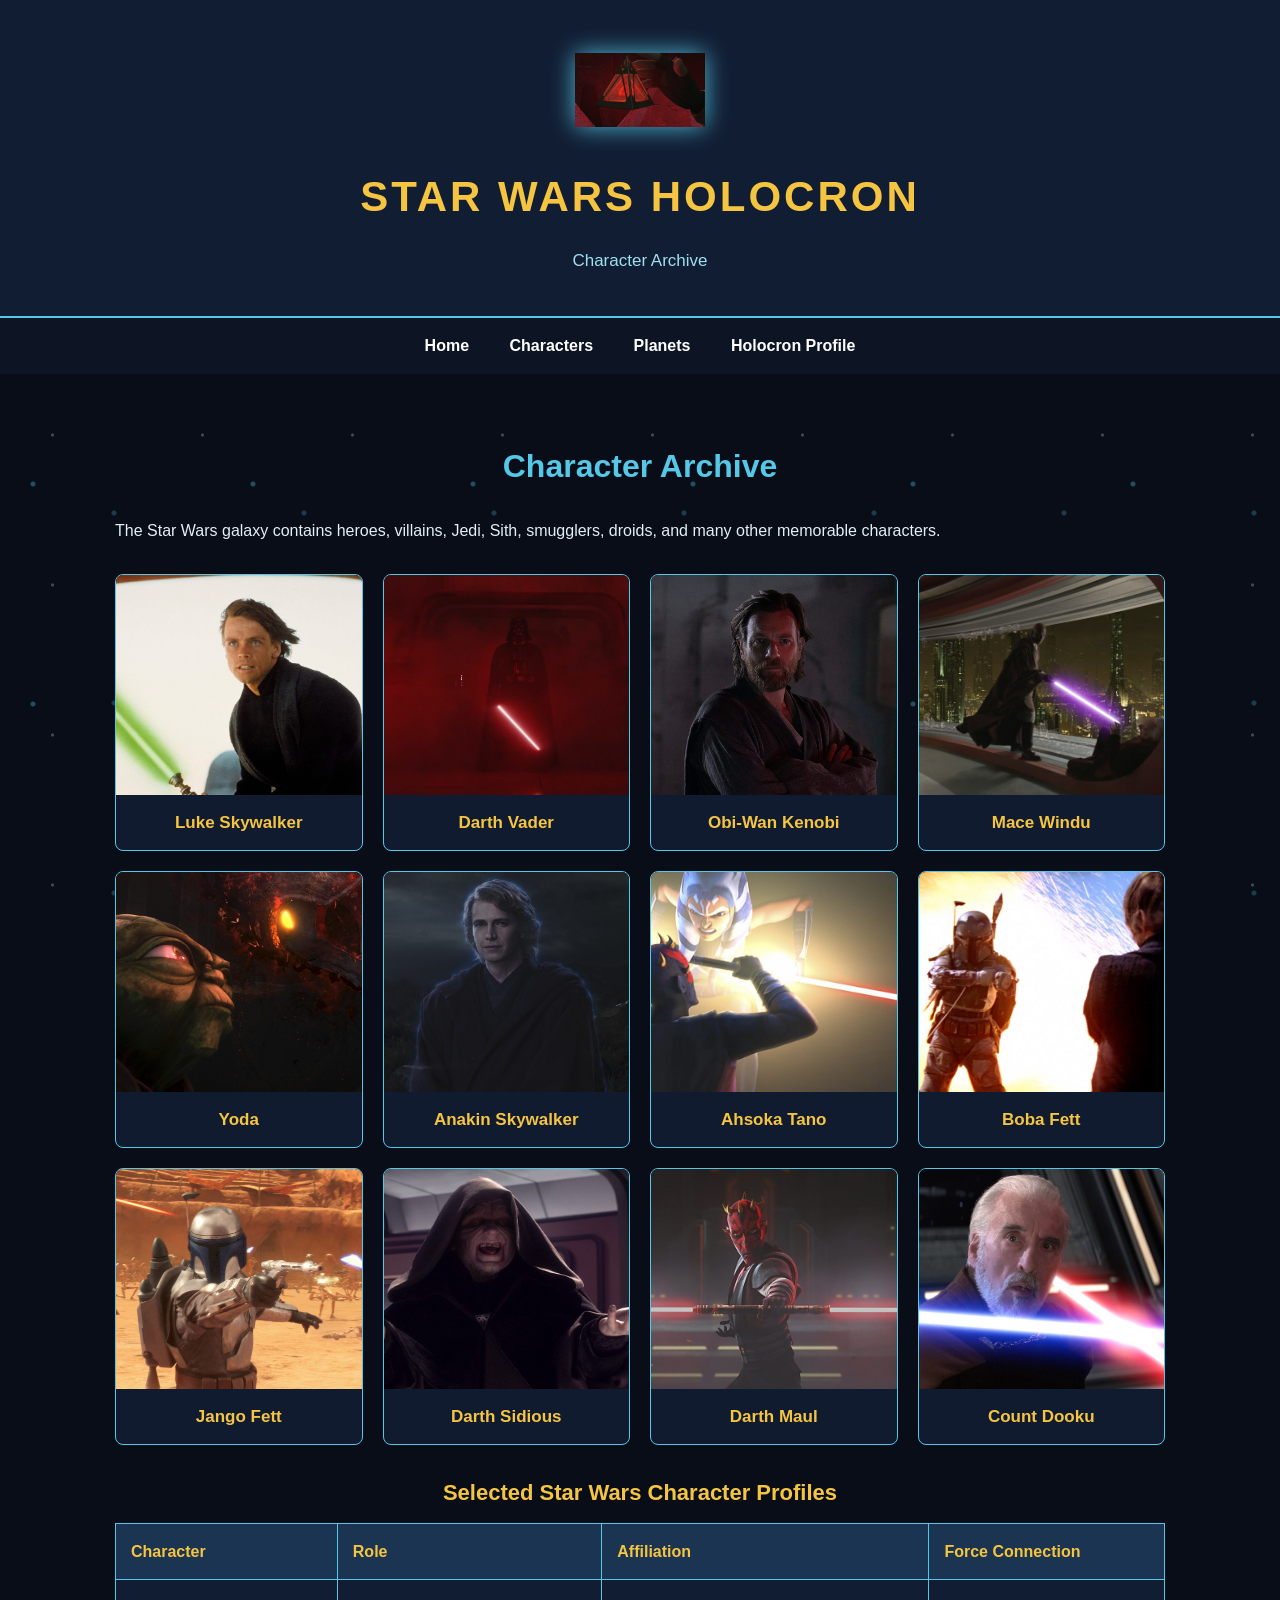
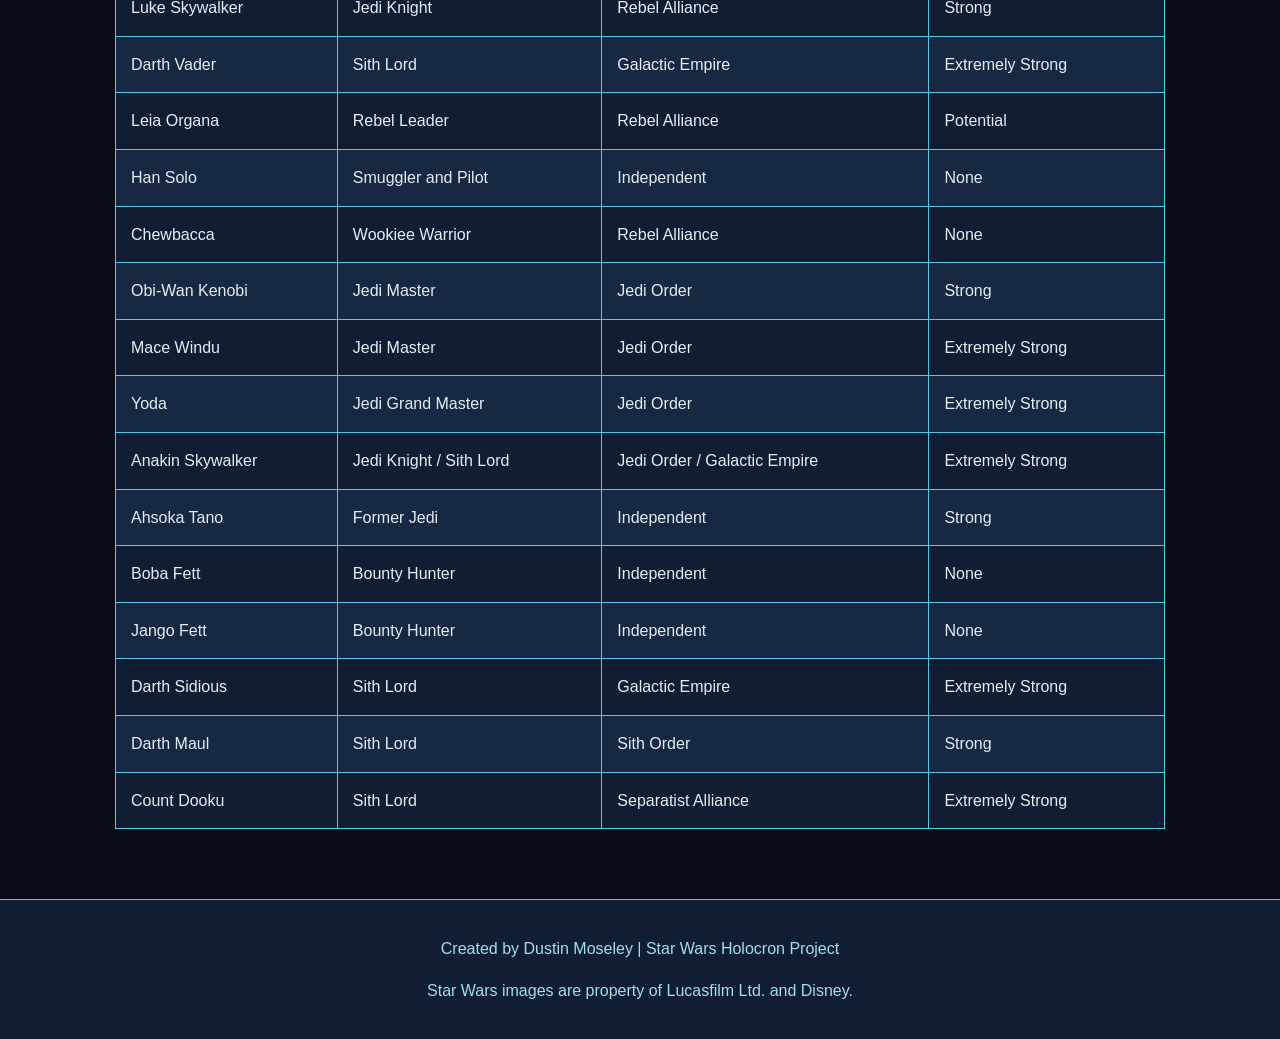
==== characters.html @ 2604b267 "first commit" ====
<!DOCTYPE html>
<html lang="en">
<head>
    <meta charset="UTF-8">
    <meta name="viewport" content="width=device-width, initial-scale=1.0">
    <title>Holocron Characters</title>
    <link rel="stylesheet" href="style.css">
</head>

<body>
    <header>
        <div class="site-title">
            <img src="images/holocron.png" alt="Sith holocron">

            <div>
                <h1>STAR WARS HOLOCRON</h1>
                <p>Character Archive</p>
            </div>
        </div>
    </header>

    <nav>
        <a href="index.html">Home</a>
        <a href="characters.html">Characters</a>
        <a href="planets.html">Planets</a>
        <a href="quiz.html">Holocron Profile</a>
    </nav>

    <main>
        <h2 class="page-title">Character Archive</h2>

        <p>
            The Star Wars galaxy contains heroes, villains, Jedi, Sith,
            smugglers, droids, and many other memorable characters.
        </p>

        <section class="character-grid">
            <article class="character-card">
                <img src="images/luke-skywalker.png" alt="Luke Skywalker">
                <h3>Luke Skywalker</h3>
            </article>

            <article class="character-card">
                <img src="images/darth-vader.png" alt="Darth Vader">
                <h3>Darth Vader</h3>
            </article>

            <article class="character-card">
                <img src="images/obi-wan-kenobi.png" alt="Obi-Wan Kenobi">
                <h3>Obi-Wan Kenobi</h3>
            </article>

            <article class="character-card">
                <img src="images/mace-windu.png" alt="Mace Windu">
                <h3>Mace Windu</h3>
            </article>

            <article class="character-card">
                <img src="images/yoda.png" alt="Yoda">
                <h3>Yoda</h3>
            </article>

            <article class="character-card">
                <img src="images/anakin-skywalker.png" alt="Anakin Skywalker">
                <h3>Anakin Skywalker</h3>
            </article>

            <article class="character-card">
                <img src="images/ahsoka-tano.png" alt="Ahsoka Tano">
                <h3>Ahsoka Tano</h3>
            </article>

            <article class="character-card">
                <img src="images/boba-fett.png" alt="Boba Fett">
                <h3>Boba Fett</h3>
            </article>

            <article class="character-card">
                <img src="images/jango-fett.png" alt="Jango Fett">
                <h3>Jango Fett</h3>
            </article>

            <article class="character-card">
                <img src="images/darth-sidious.png" alt="Darth Sidious">
                <h3>Darth Sidious</h3>
            </article>

            <article class="character-card">
                <img src="images/darth-maul.png" alt="Darth Maul">
                <h3>Darth Maul</h3>
            </article>

            <article class="character-card">
                <img src="images/count-dooku.png" alt="Count Dooku">
                <h3>Count Dooku</h3>
            </article>
        </section>

        <table>
            <!-- The caption element provides a title or description for a table.
                 This caption identifies the information shown in this table. -->
            <caption>Selected Star Wars Character Profiles</caption>

            <thead>
                <tr>
                    <th>Character</th>
                    <th>Role</th>
                    <th>Affiliation</th>
                    <th>Force Connection</th>
                </tr>
            </thead>

            <tbody>
                <tr>
                    <td>Luke Skywalker</td>
                    <td>Jedi Knight</td>
                    <td>Rebel Alliance</td>
                    <td>Strong</td>
                </tr>

                <tr>
                    <td>Darth Vader</td>
                    <td>Sith Lord</td>
                    <td>Galactic Empire</td>
                    <td>Extremely Strong</td>
                </tr>

                <tr>
                    <td>Leia Organa</td>
                    <td>Rebel Leader</td>
                    <td>Rebel Alliance</td>
                    <td>Potential</td>
                </tr>

                <tr>
                    <td>Han Solo</td>
                    <td>Smuggler and Pilot</td>
                    <td>Independent</td>
                    <td>None</td>
                </tr>
                <tr>
                    <td>Chewbacca</td>
                    <td>Wookiee Warrior</td>
                    <td>Rebel Alliance</td>
                    <td>None</td>
                </tr>
                <tr>
                    <td>Obi-Wan Kenobi</td>
                    <td>Jedi Master</td>
                    <td>Jedi Order</td>
                    <td>Strong</td>
                </tr>

                <tr>
                    <td>Mace Windu</td>
                    <td>Jedi Master</td>
                    <td>Jedi Order</td>
                    <td>Extremely Strong</td>
                </tr>

                <tr>
                    <td>Yoda</td>
                    <td>Jedi Grand Master</td>
                    <td>Jedi Order</td>
                    <td>Extremely Strong</td>
                </tr>

                <tr>
                    <td>Anakin Skywalker</td>
                    <td>Jedi Knight / Sith Lord</td>
                    <td>Jedi Order / Galactic Empire</td>
                    <td>Extremely Strong</td>
                </tr>

                <tr>
                    <td>Ahsoka Tano</td>
                    <td>Former Jedi</td>
                    <td>Independent</td>
                    <td>Strong</td>
                </tr>

                <tr>
                    <td>Boba Fett</td>
                    <td>Bounty Hunter</td>
                    <td>Independent</td>
                    <td>None</td>
                </tr>

                <tr>
                    <td>Jango Fett</td>
                    <td>Bounty Hunter</td>
                    <td>Independent</td>
                    <td>None</td>
                </tr>

                <tr>
                    <td>Darth Sidious</td>
                    <td>Sith Lord</td>
                    <td>Galactic Empire</td>
                    <td>Extremely Strong</td>
                </tr>

                <tr>
                    <td>Darth Maul</td>
                    <td>Sith Lord</td>
                    <td>Sith Order</td>
                    <td>Strong</td>
                </tr>

                <tr>
                    <td>Count Dooku</td>
                    <td>Sith Lord</td>
                    <td>Separatist Alliance</td>
                    <td>Extremely Strong</td>
                </tr>
            </tbody>
        </table>
    </main>

    <footer>
        <p>Created by Dustin Moseley | Star Wars Holocron Project</p>
        <p>Star Wars images are property of Lucasfilm Ltd. and Disney.</p>
    </footer>
</body>
</html>
---- style.css ----
/* Main page styling for the Star Wars Holocron website */

* {
    box-sizing: border-box;
}

body {
    margin: 0;
    background-color: #080d18;
    background-image:
        radial-gradient(circle at 15% 20%, rgba(85, 200, 232, 0.35) 0 2px, transparent 3px),
        radial-gradient(circle at 80% 15%, rgba(245, 197, 66, 0.3) 0 2px, transparent 3px),
        radial-gradient(circle at 60% 70%, rgba(85, 200, 232, 0.25) 0 2px, transparent 3px),
        radial-gradient(circle at 35% 90%, rgba(255, 255, 255, 0.25) 0 1px, transparent 2px);
    background-size: 220px 220px, 280px 280px, 190px 190px, 150px 150px;
    background-attachment: fixed;
    color: #e6edf5;
    font-family: Arial, sans-serif;
    line-height: 1.6;
}

header {
    background-color: #111d32;
    border-bottom: 2px solid #55c8e8;
    padding: 25px;
    text-align: center;
}

header h1 {
    margin: 0;
    color: #f5c542;
    font-size: 42px;
    letter-spacing: 3px;
}

header p {
    color: #9edff0;
    font-size: 17px;
}

nav {
    background-color: #0d1525;
    padding: 15px;
    text-align: center;
}

nav a {
    color: #ffffff;
    margin: 0 18px;
    text-decoration: none;
    font-weight: bold;
}

nav a:hover {
    color: #f5c542;
}

main {
    max-width: 1100px;
    margin: auto;
    padding: 40px 25px;
}

.hero {
    background-color: rgba(20, 36, 59, 0.9);
    border: 1px solid #55c8e8;
    border-radius: 8px;
    box-shadow: 0 0 18px rgba(85, 200, 232, 0.35);
    padding: 55px 35px;
    text-align: center;
}

.hero h2 {
    color: #55c8e8;
    font-size: 36px;
    letter-spacing: 2px;
    text-shadow: 0 0 10px rgba(85, 200, 232, 0.8);
}

.hero p {
    color: #e6edf5;
    font-size: 18px;
    max-width: 750px;
    margin: auto;
}

.content-grid {
    display: grid;
    grid-template-columns: repeat(3, 1fr);
    gap: 20px;
    margin-top: 30px;
}

.card {
    background-color: #111d32;
    border-left: 4px solid #f5c542;
    border-radius: 6px;
    padding: 22px;
}

.card h3 {
    color: #f5c542;
}

.card a {
    color: #55c8e8;
}

meter {
    width: 100%;
    height: 25px;
}

footer {
    background-color: #111d32;
    border-top: 1px solid #55c8e8;
    color: #9edff0;
    margin-top: 30px;
    padding: 20px;
    text-align: center;
}
.page-title {
    color: #55c8e8;
    text-align: center;
    font-size: 32px;
}

table {
    width: 100%;
    border-collapse: collapse;
    margin-top: 25px;
    background-color: #111d32;
}

caption {
    color: #f5c542;
    font-size: 22px;
    font-weight: bold;
    margin-bottom: 12px;
}

th,
td {
    border: 1px solid #55c8e8;
    padding: 15px;
    text-align: left;
}

th {
    background-color: #1b3452;
    color: #f5c542;
}

tr:nth-child(even) {
    background-color: #162842;
}
.planet-grid {
    display: grid;
    grid-template-columns: repeat(2, 1fr);
    gap: 25px;
    margin-top: 25px;
}

.planet-card {
    background-color: #111d32;
    border: 1px solid #55c8e8;
    border-radius: 8px;
    padding: 25px;
}

.planet-card h3 {
    color: #f5c542;
    font-size: 24px;
}

.planet-card p {
    color: #d7e4ed;
}
.quiz-form {
    background-color: #111d32;
    border: 1px solid #55c8e8;
    border-radius: 8px;
    margin: 25px auto;
    max-width: 700px;
    padding: 30px;
}

.form-group {
    margin-bottom: 22px;
}

.form-group label {
    color: #f5c542;
    display: block;
    font-weight: bold;
    margin-bottom: 8px;
}

.form-group input,
.form-group select,
.form-group textarea {
    background-color: #080d18;
    border: 1px solid #55c8e8;
    border-radius: 4px;
    color: #ffffff;
    font-size: 16px;
    padding: 10px;
    width: 100%;
}

.form-group textarea {
    min-height: 120px;
    resize: vertical;
}

button {
    background-color: #f5c542;
    border: none;
    border-radius: 4px;
    color: #080d18;
    cursor: pointer;
    font-size: 16px;
    font-weight: bold;
    padding: 12px 25px;
}

button:hover {
    background-color: #55c8e8;
}
.image-preview {
    display: grid;
    grid-template-columns: repeat(2, 1fr);
    gap: 25px;
    margin-top: 30px;
}

.image-card {
    background-color: rgba(17, 29, 50, 0.9);
    border: 1px solid #55c8e8;
    border-radius: 8px;
    overflow: hidden;
    text-align: center;
}

.image-card img {
    display: block;
    height: 280px;
    object-fit: cover;
    width: 100%;
}

.image-card h3 {
    color: #f5c542;
    padding: 10px;
}
.planet-card img {
    border-radius: 5px;
    display: block;
    height: 190px;
    margin-bottom: 15px;
    object-fit: cover;
    width: 100%;
}
.character-grid {
    display: grid;
    grid-template-columns: repeat(4, 1fr);
    gap: 20px;
    margin: 30px 0;
}

.character-card {
    background-color: rgba(17, 29, 50, 0.92);
    border: 1px solid #55c8e8;
    border-radius: 8px;
    overflow: hidden;
    text-align: center;
}

.character-card img {
    display: block;
    height: 220px;
    object-fit: cover;
    width: 100%;
}

.character-card h3 {
    color: #f5c542;
    font-size: 17px;
    margin: 14px 5px;
}
.site-title {
    align-items: center;
    display: flex;
    flex-direction: column;
    gap: 8px;
    justify-content: center;
    text-align: center;
}

.site-title img {
    filter: drop-shadow(0 0 12px rgba(85, 200, 232, 0.9));
    height: 130px;
    object-fit: contain;
    width: 130px;
}
.quiz-question {
    border: 1px solid #55c8e8;
    border-radius: 6px;
    margin-bottom: 22px;
    padding: 18px;
}

.quiz-question legend {
    color: #f5c542;
    font-weight: bold;
    padding: 0 8px;
}

.quiz-question label {
    color: #e6edf5;
    display: block;
    margin: 8px 0;
}

.quiz-question input {
    margin-right: 8px;
    width: auto;
}
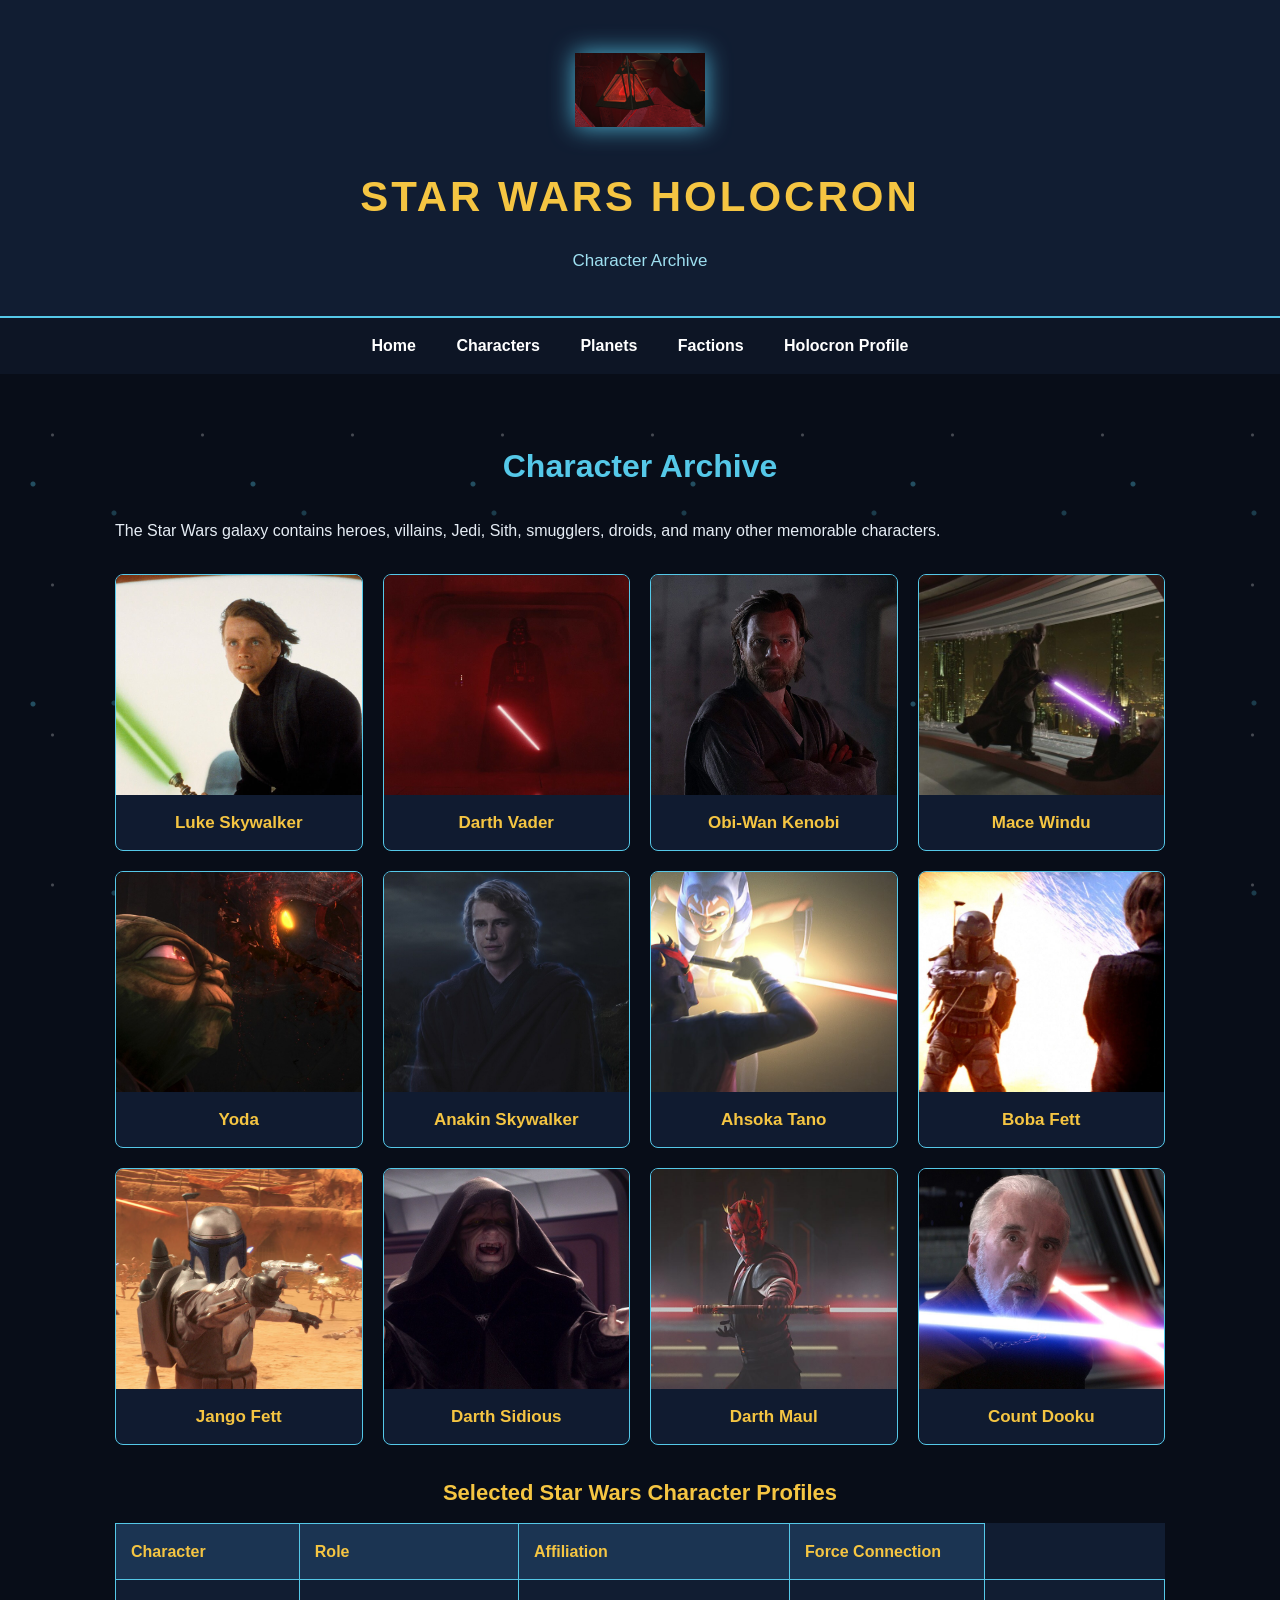
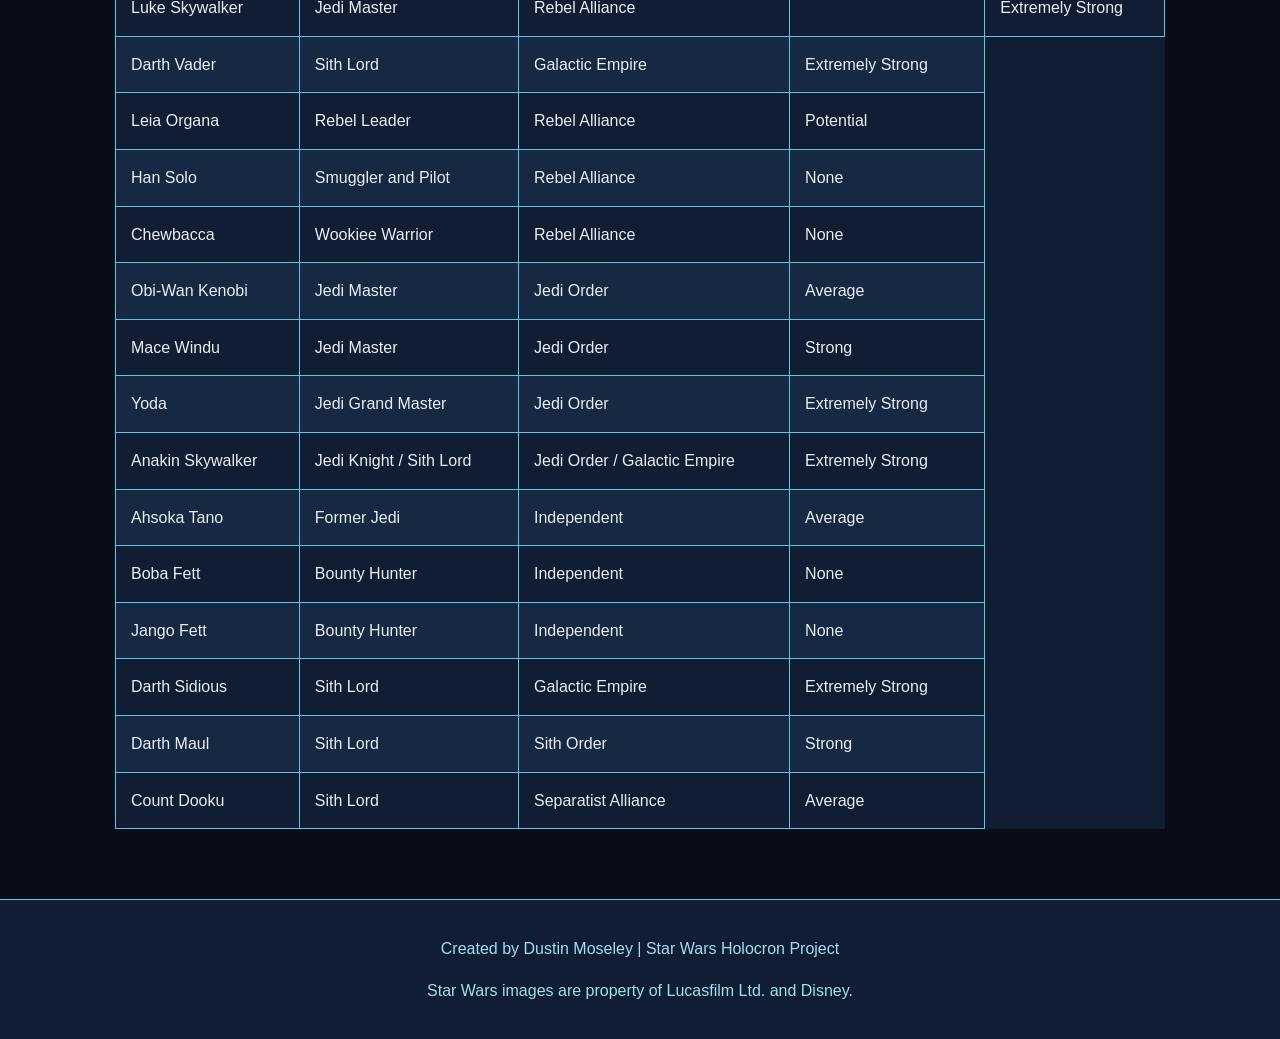
==== commit f8711386: "added factions page" ====
--- a/characters.html
+++ b/characters.html
@@ -23,6 +23,7 @@
         <a href="index.html">Home</a>
         <a href="characters.html">Characters</a>
         <a href="planets.html">Planets</a>
+        <a href="factions.html">Factions</a>
         <a href="quiz.html">Holocron Profile</a>
     </nav>
 
@@ -113,9 +114,10 @@
             <tbody>
                 <tr>
                     <td>Luke Skywalker</td>
-                    <td>Jedi Knight</td>
-                    <td>Rebel Alliance</td>
-                    <td>Strong</td>
+                    <td>Jedi Master</td>
+                    <td>Rebel Alliance</td>
+                    <td>
+                    <td>Extremely Strong</td>
                 </tr>
 
                 <tr>
@@ -135,7 +137,7 @@
                 <tr>
                     <td>Han Solo</td>
                     <td>Smuggler and Pilot</td>
-                    <td>Independent</td>
+                    <td>Rebel Alliance</td>
                     <td>None</td>
                 </tr>
                 <tr>
@@ -148,14 +150,14 @@
                     <td>Obi-Wan Kenobi</td>
                     <td>Jedi Master</td>
                     <td>Jedi Order</td>
-                    <td>Strong</td>
+                    <td>Average</td>
                 </tr>
 
                 <tr>
                     <td>Mace Windu</td>
                     <td>Jedi Master</td>
                     <td>Jedi Order</td>
-                    <td>Extremely Strong</td>
+                    <td>Strong</td>
                 </tr>
 
                 <tr>
@@ -176,7 +178,7 @@
                     <td>Ahsoka Tano</td>
                     <td>Former Jedi</td>
                     <td>Independent</td>
-                    <td>Strong</td>
+                    <td>Average</td>
                 </tr>
 
                 <tr>
@@ -211,7 +213,7 @@
                     <td>Count Dooku</td>
                     <td>Sith Lord</td>
                     <td>Separatist Alliance</td>
-                    <td>Extremely Strong</td>
+                    <td>Average</td>
                 </tr>
             </tbody>
         </table>
--- a/style.css
+++ b/style.css
@@ -325,4 +325,35 @@
 .quiz-question input {
     margin-right: 8px;
     width: auto;
+}
+.faction-grid {
+    display: grid;
+    grid-template-columns: repeat(2, 1fr);
+    gap: 25px;
+    margin-top: 30px;
+}
+
+.faction-card {
+    background-color: rgba(17, 29, 50, 0.92);
+    border: 1px solid #55c8e8;
+    border-radius: 8px;
+    padding: 25px;
+}
+
+.faction-card h3 {
+    color: #f5c542;
+    font-size: 24px;
+    margin-top: 0;
+}
+
+.faction-card p {
+    color: #d7e4ed;
+}
+.faction-card img {
+    border-radius: 5px;
+    display: block;
+    height: 190px;
+    margin-bottom: 18px;
+    object-fit: cover;
+    width: 100%;
 }
